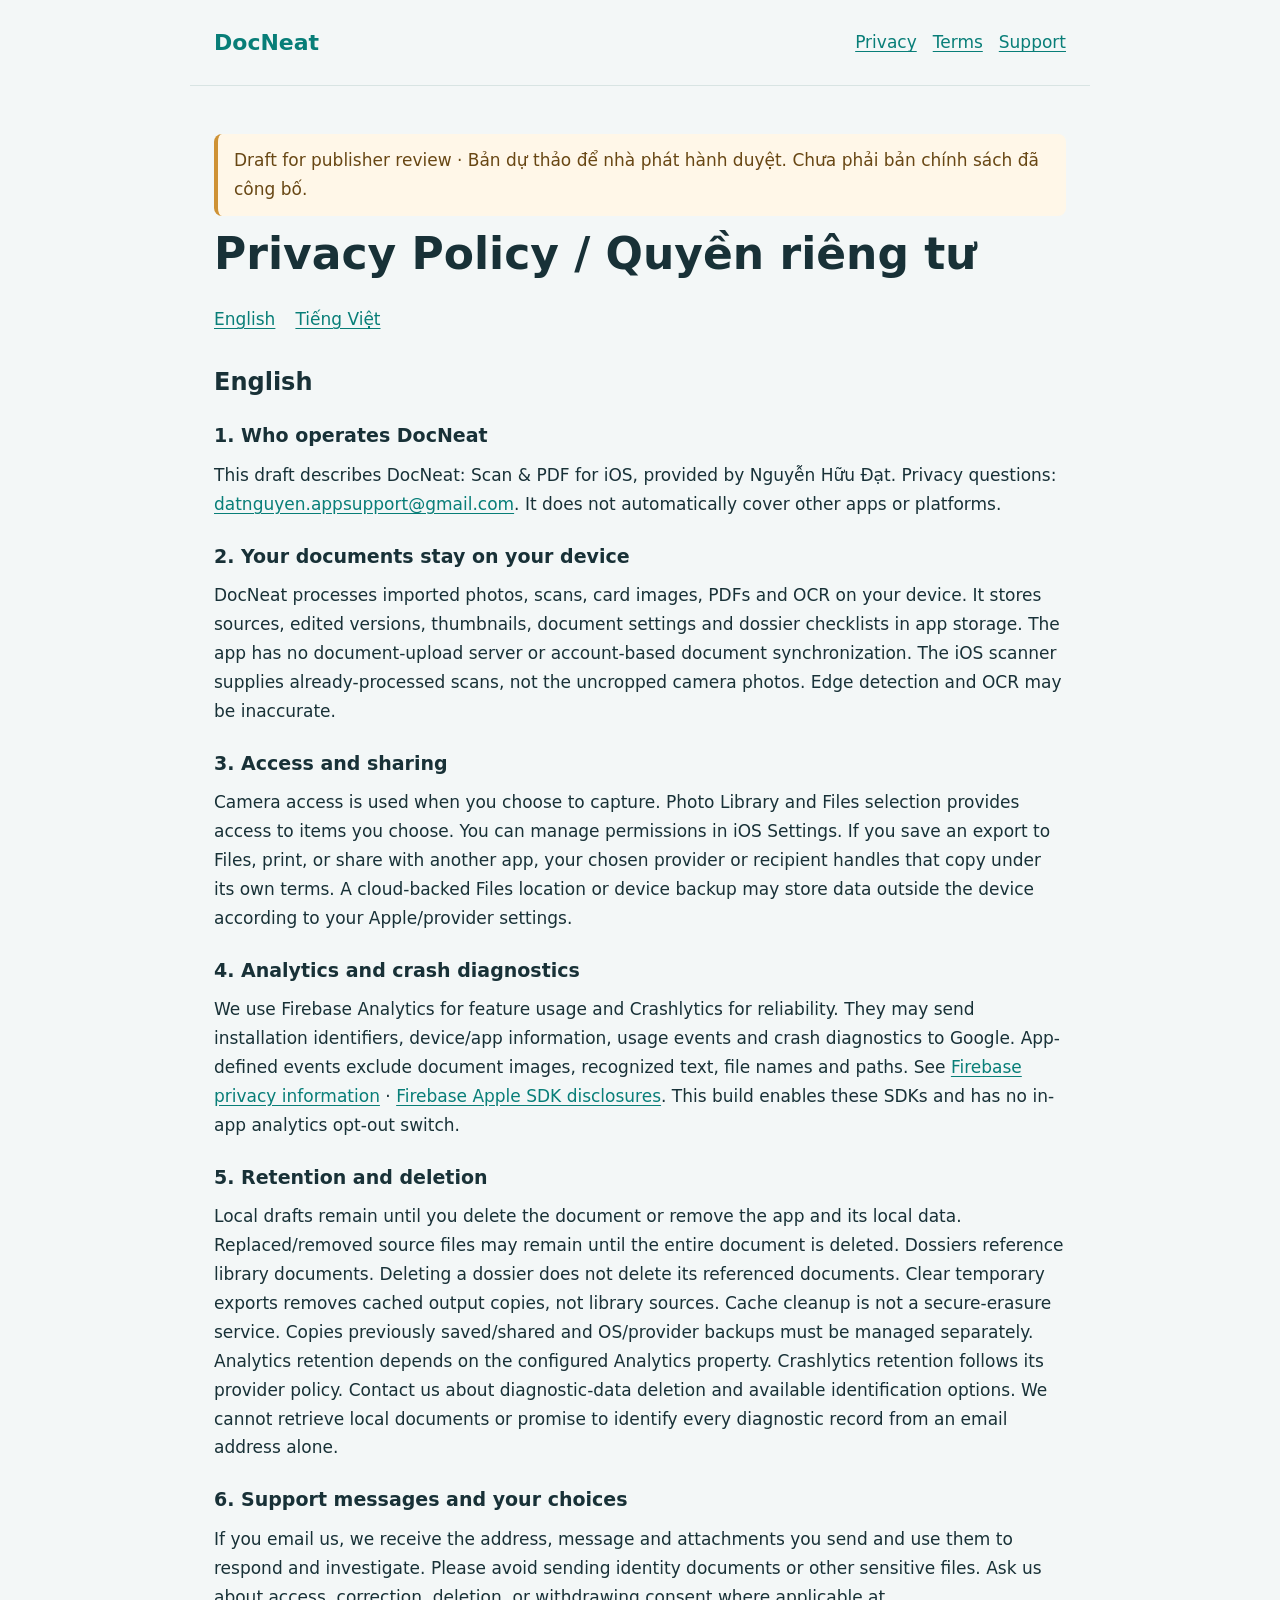
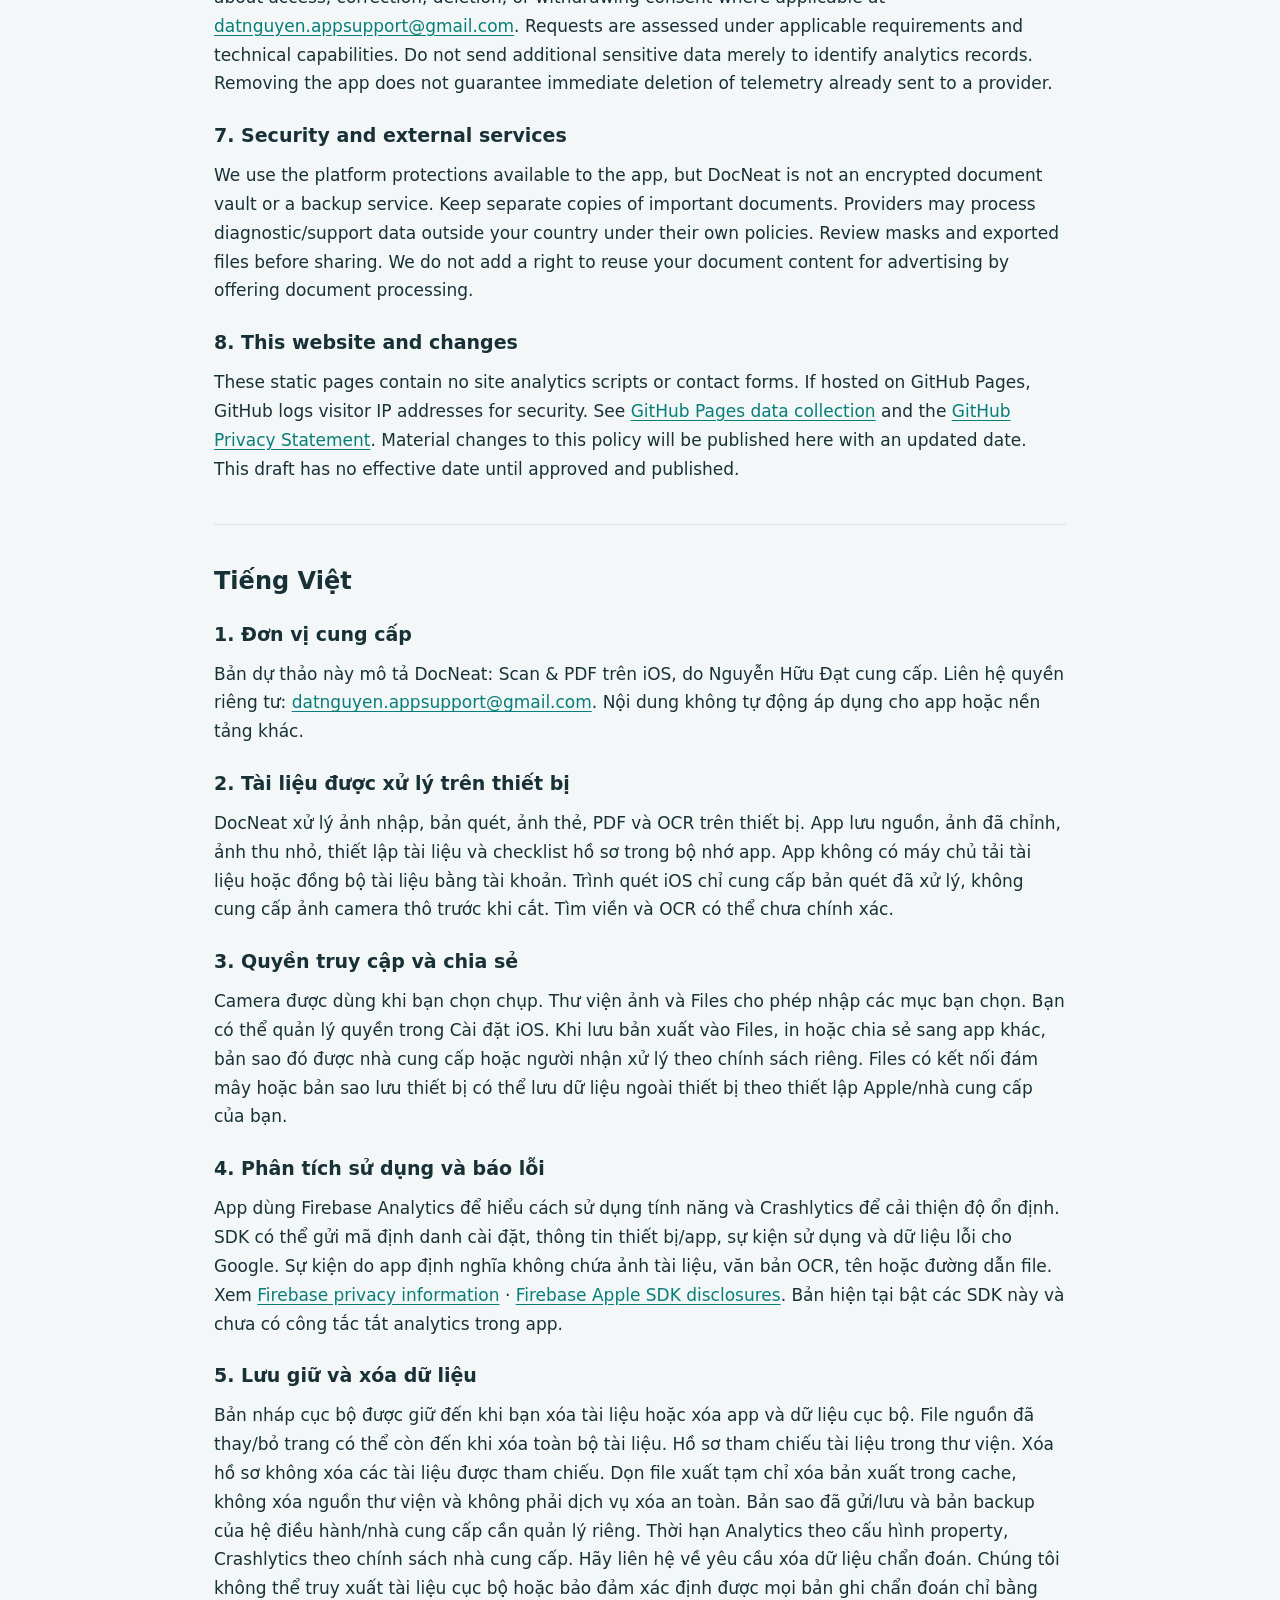
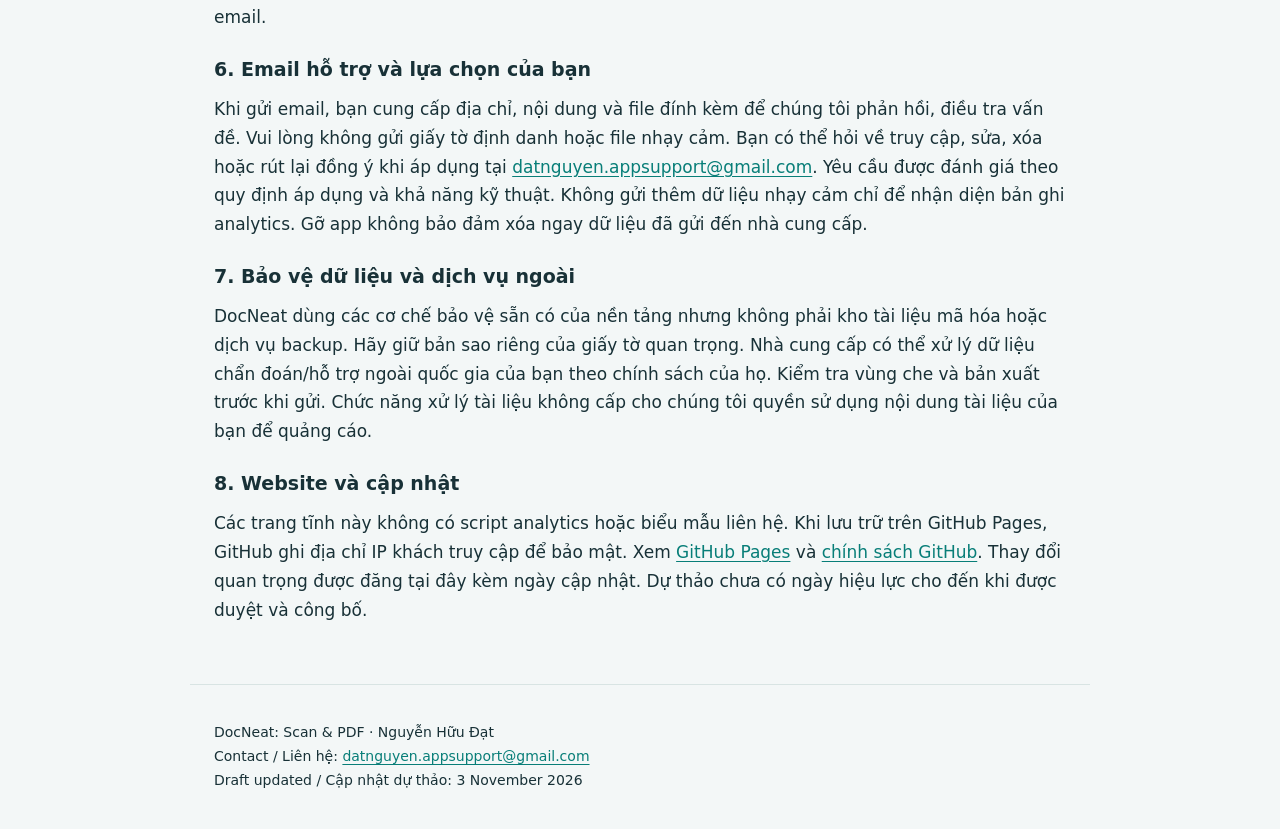
==== privacy.html @ e888bd0f "Add DocNeat legal pages" ====
<!doctype html>
<html lang="en"><head><meta charset="utf-8"><meta name="viewport" content="width=device-width, initial-scale=1"><meta name="description" content="DocNeat privacy policy draft: local document processing, diagnostics, permissions and deletion."><title>Privacy Policy · DocNeat</title><link rel="stylesheet" href="styles.css"></head><body>
<header><a class="brand" href="index.html">DocNeat</a><nav aria-label="Main navigation"><a href="privacy.html">Privacy</a><a href="terms.html">Terms</a><a href="support.html">Support</a></nav></header>
<main><p class="notice">Draft for publisher review · Bản dự thảo để nhà phát hành duyệt. Chưa phải bản chính sách đã công bố.</p><h1>Privacy Policy / Quyền riêng tư</h1><nav class="language-nav" aria-label="Language sections"><a href="#en" lang="en">English</a><a href="#vi" lang="vi">Tiếng Việt</a></nav><section id="en" lang="en"><h2>English</h2><h3>1. Who operates DocNeat</h3><p>This draft describes DocNeat: Scan &amp; PDF for iOS, provided by Nguyễn Hữu Đạt. Privacy questions: <a href="mailto:datnguyen.appsupport@gmail.com">datnguyen.appsupport@gmail.com</a>. It does not automatically cover other apps or platforms.</p><h3>2. Your documents stay on your device</h3><p>DocNeat processes imported photos, scans, card images, PDFs and OCR on your device. It stores sources, edited versions, thumbnails, document settings and dossier checklists in app storage. The app has no document-upload server or account-based document synchronization. The iOS scanner supplies already-processed scans, not the uncropped camera photos. Edge detection and OCR may be inaccurate.</p><h3>3. Access and sharing</h3><p>Camera access is used when you choose to capture. Photo Library and Files selection provides access to items you choose. You can manage permissions in iOS Settings. If you save an export to Files, print, or share with another app, your chosen provider or recipient handles that copy under its own terms. A cloud-backed Files location or device backup may store data outside the device according to your Apple/provider settings.</p><h3>4. Analytics and crash diagnostics</h3><p>We use Firebase Analytics for feature usage and Crashlytics for reliability. They may send installation identifiers, device/app information, usage events and crash diagnostics to Google. App-defined events exclude document images, recognized text, file names and paths. See <a href="https://firebase.google.com/support/privacy">Firebase privacy information</a> · <a href="https://firebase.google.com/docs/ios/app-store-data-collection">Firebase Apple SDK disclosures</a>. This build enables these SDKs and has no in-app analytics opt-out switch.</p><h3>5. Retention and deletion</h3><p>Local drafts remain until you delete the document or remove the app and its local data. Replaced/removed source files may remain until the entire document is deleted. Dossiers reference library documents. Deleting a dossier does not delete its referenced documents. Clear temporary exports removes cached output copies, not library sources. Cache cleanup is not a secure-erasure service. Copies previously saved/shared and OS/provider backups must be managed separately. Analytics retention depends on the configured Analytics property. Crashlytics retention follows its provider policy. Contact us about diagnostic-data deletion and available identification options. We cannot retrieve local documents or promise to identify every diagnostic record from an email address alone.</p><h3>6. Support messages and your choices</h3><p>If you email us, we receive the address, message and attachments you send and use them to respond and investigate. Please avoid sending identity documents or other sensitive files. Ask us about access, correction, deletion, or withdrawing consent where applicable at <a href="mailto:datnguyen.appsupport@gmail.com">datnguyen.appsupport@gmail.com</a>. Requests are assessed under applicable requirements and technical capabilities. Do not send additional sensitive data merely to identify analytics records. Removing the app does not guarantee immediate deletion of telemetry already sent to a provider.</p><h3>7. Security and external services</h3><p>We use the platform protections available to the app, but DocNeat is not an encrypted document vault or a backup service. Keep separate copies of important documents. Providers may process diagnostic/support data outside your country under their own policies. Review masks and exported files before sharing. We do not add a right to reuse your document content for advertising by offering document processing.</p><h3>8. This website and changes</h3><p>These static pages contain no site analytics scripts or contact forms. If hosted on GitHub Pages, GitHub logs visitor IP addresses for security. See <a href="https://docs.github.com/en/pages/getting-started-with-github-pages/what-is-github-pages#data-collection">GitHub Pages data collection</a> and the <a href="https://docs.github.com/en/site-policy/privacy-policies/github-general-privacy-statement">GitHub Privacy Statement</a>. Material changes to this policy will be published here with an updated date. This draft has no effective date until approved and published.</p></section><hr><section id="vi" lang="vi"><h2>Tiếng Việt</h2><h3>1. Đơn vị cung cấp</h3><p>Bản dự thảo này mô tả DocNeat: Scan &amp; PDF trên iOS, do Nguyễn Hữu Đạt cung cấp. Liên hệ quyền riêng tư: <a href="mailto:datnguyen.appsupport@gmail.com">datnguyen.appsupport@gmail.com</a>. Nội dung không tự động áp dụng cho app hoặc nền tảng khác.</p><h3>2. Tài liệu được xử lý trên thiết bị</h3><p>DocNeat xử lý ảnh nhập, bản quét, ảnh thẻ, PDF và OCR trên thiết bị. App lưu nguồn, ảnh đã chỉnh, ảnh thu nhỏ, thiết lập tài liệu và checklist hồ sơ trong bộ nhớ app. App không có máy chủ tải tài liệu hoặc đồng bộ tài liệu bằng tài khoản. Trình quét iOS chỉ cung cấp bản quét đã xử lý, không cung cấp ảnh camera thô trước khi cắt. Tìm viền và OCR có thể chưa chính xác.</p><h3>3. Quyền truy cập và chia sẻ</h3><p>Camera được dùng khi bạn chọn chụp. Thư viện ảnh và Files cho phép nhập các mục bạn chọn. Bạn có thể quản lý quyền trong Cài đặt iOS. Khi lưu bản xuất vào Files, in hoặc chia sẻ sang app khác, bản sao đó được nhà cung cấp hoặc người nhận xử lý theo chính sách riêng. Files có kết nối đám mây hoặc bản sao lưu thiết bị có thể lưu dữ liệu ngoài thiết bị theo thiết lập Apple/nhà cung cấp của bạn.</p><h3>4. Phân tích sử dụng và báo lỗi</h3><p>App dùng Firebase Analytics để hiểu cách sử dụng tính năng và Crashlytics để cải thiện độ ổn định. SDK có thể gửi mã định danh cài đặt, thông tin thiết bị/app, sự kiện sử dụng và dữ liệu lỗi cho Google. Sự kiện do app định nghĩa không chứa ảnh tài liệu, văn bản OCR, tên hoặc đường dẫn file. Xem <a href="https://firebase.google.com/support/privacy">Firebase privacy information</a> · <a href="https://firebase.google.com/docs/ios/app-store-data-collection">Firebase Apple SDK disclosures</a>. Bản hiện tại bật các SDK này và chưa có công tắc tắt analytics trong app.</p><h3>5. Lưu giữ và xóa dữ liệu</h3><p>Bản nháp cục bộ được giữ đến khi bạn xóa tài liệu hoặc xóa app và dữ liệu cục bộ. File nguồn đã thay/bỏ trang có thể còn đến khi xóa toàn bộ tài liệu. Hồ sơ tham chiếu tài liệu trong thư viện. Xóa hồ sơ không xóa các tài liệu được tham chiếu. Dọn file xuất tạm chỉ xóa bản xuất trong cache, không xóa nguồn thư viện và không phải dịch vụ xóa an toàn. Bản sao đã gửi/lưu và bản backup của hệ điều hành/nhà cung cấp cần quản lý riêng. Thời hạn Analytics theo cấu hình property, Crashlytics theo chính sách nhà cung cấp. Hãy liên hệ về yêu cầu xóa dữ liệu chẩn đoán. Chúng tôi không thể truy xuất tài liệu cục bộ hoặc bảo đảm xác định được mọi bản ghi chẩn đoán chỉ bằng email.</p><h3>6. Email hỗ trợ và lựa chọn của bạn</h3><p>Khi gửi email, bạn cung cấp địa chỉ, nội dung và file đính kèm để chúng tôi phản hồi, điều tra vấn đề. Vui lòng không gửi giấy tờ định danh hoặc file nhạy cảm. Bạn có thể hỏi về truy cập, sửa, xóa hoặc rút lại đồng ý khi áp dụng tại <a href="mailto:datnguyen.appsupport@gmail.com">datnguyen.appsupport@gmail.com</a>. Yêu cầu được đánh giá theo quy định áp dụng và khả năng kỹ thuật. Không gửi thêm dữ liệu nhạy cảm chỉ để nhận diện bản ghi analytics. Gỡ app không bảo đảm xóa ngay dữ liệu đã gửi đến nhà cung cấp.</p><h3>7. Bảo vệ dữ liệu và dịch vụ ngoài</h3><p>DocNeat dùng các cơ chế bảo vệ sẵn có của nền tảng nhưng không phải kho tài liệu mã hóa hoặc dịch vụ backup. Hãy giữ bản sao riêng của giấy tờ quan trọng. Nhà cung cấp có thể xử lý dữ liệu chẩn đoán/hỗ trợ ngoài quốc gia của bạn theo chính sách của họ. Kiểm tra vùng che và bản xuất trước khi gửi. Chức năng xử lý tài liệu không cấp cho chúng tôi quyền sử dụng nội dung tài liệu của bạn để quảng cáo.</p><h3>8. Website và cập nhật</h3><p>Các trang tĩnh này không có script analytics hoặc biểu mẫu liên hệ. Khi lưu trữ trên GitHub Pages, GitHub ghi địa chỉ IP khách truy cập để bảo mật. Xem <a href="https://docs.github.com/en/pages/getting-started-with-github-pages/what-is-github-pages#data-collection">GitHub Pages</a> và <a href="https://docs.github.com/en/site-policy/privacy-policies/github-general-privacy-statement">chính sách GitHub</a>. Thay đổi quan trọng được đăng tại đây kèm ngày cập nhật. Dự thảo chưa có ngày hiệu lực cho đến khi được duyệt và công bố.</p></section></main>
<footer><p>DocNeat: Scan &amp; PDF · Nguyễn Hữu Đạt<br>Contact / Liên hệ: <a href="mailto:datnguyen.appsupport@gmail.com">datnguyen.appsupport@gmail.com</a><br>Draft updated / Cập nhật dự thảo: 3 November 2026</p></footer></body></html>
---- styles.css ----
*{box-sizing:border-box}html{scroll-behavior:smooth}body{margin:0;background:#f3f7f7;color:#183137;font:17px/1.7 system-ui,-apple-system,sans-serif}a{color:#087e78;text-underline-offset:3px}a:hover{text-decoration-thickness:2px}a:focus-visible{outline:3px solid #d38c24;outline-offset:4px}header,main,footer{max-width:900px;margin:auto;padding:24px}header{display:flex;gap:16px;justify-content:space-between;align-items:center;flex-wrap:wrap;border-bottom:1px solid #d8e4e3}.brand{font-size:22px;font-weight:750;text-decoration:none}nav{display:flex;flex-wrap:wrap;gap:16px}main{padding-top:36px;padding-bottom:48px}h1{font-size:clamp(30px,6vw,44px);line-height:1.2;margin:12px 0}h2{font-size:24px;line-height:1.35;margin:32px 0 12px}h3{font-size:19px;line-height:1.4;margin:24px 0 8px}p{margin:12px 0}.muted{color:#526b70}.notice{border-left:4px solid #ce9235;background:#fff7e8;padding:12px 16px;border-radius:8px;color:#684714}.language-nav{margin:24px 0;display:flex;gap:20px}.card{padding:22px;background:#fff;border:1px solid #d8e4e3;border-radius:16px;margin:18px 0}.cards{display:grid;grid-template-columns:repeat(auto-fit,minmax(220px,1fr));gap:16px}.cards .card{margin:0}.cards h2{margin:0 0 10px}li{margin:8px 0}section[id]{scroll-margin-top:20px}footer{border-top:1px solid #d8e4e3;font-size:14px;overflow-wrap:anywhere}code{font-size:14px}hr{border:0;border-top:1px solid #d8e4e3;margin:40px 0}@media(prefers-color-scheme:dark){body{background:#101e22;color:#e2efef}a{color:#72d8cf}.muted{color:#adc2c5}header,footer,hr{border-color:#35494e}.card{background:#182b30;border-color:#35494e}.notice{background:#342b1a;color:#f2d398}}
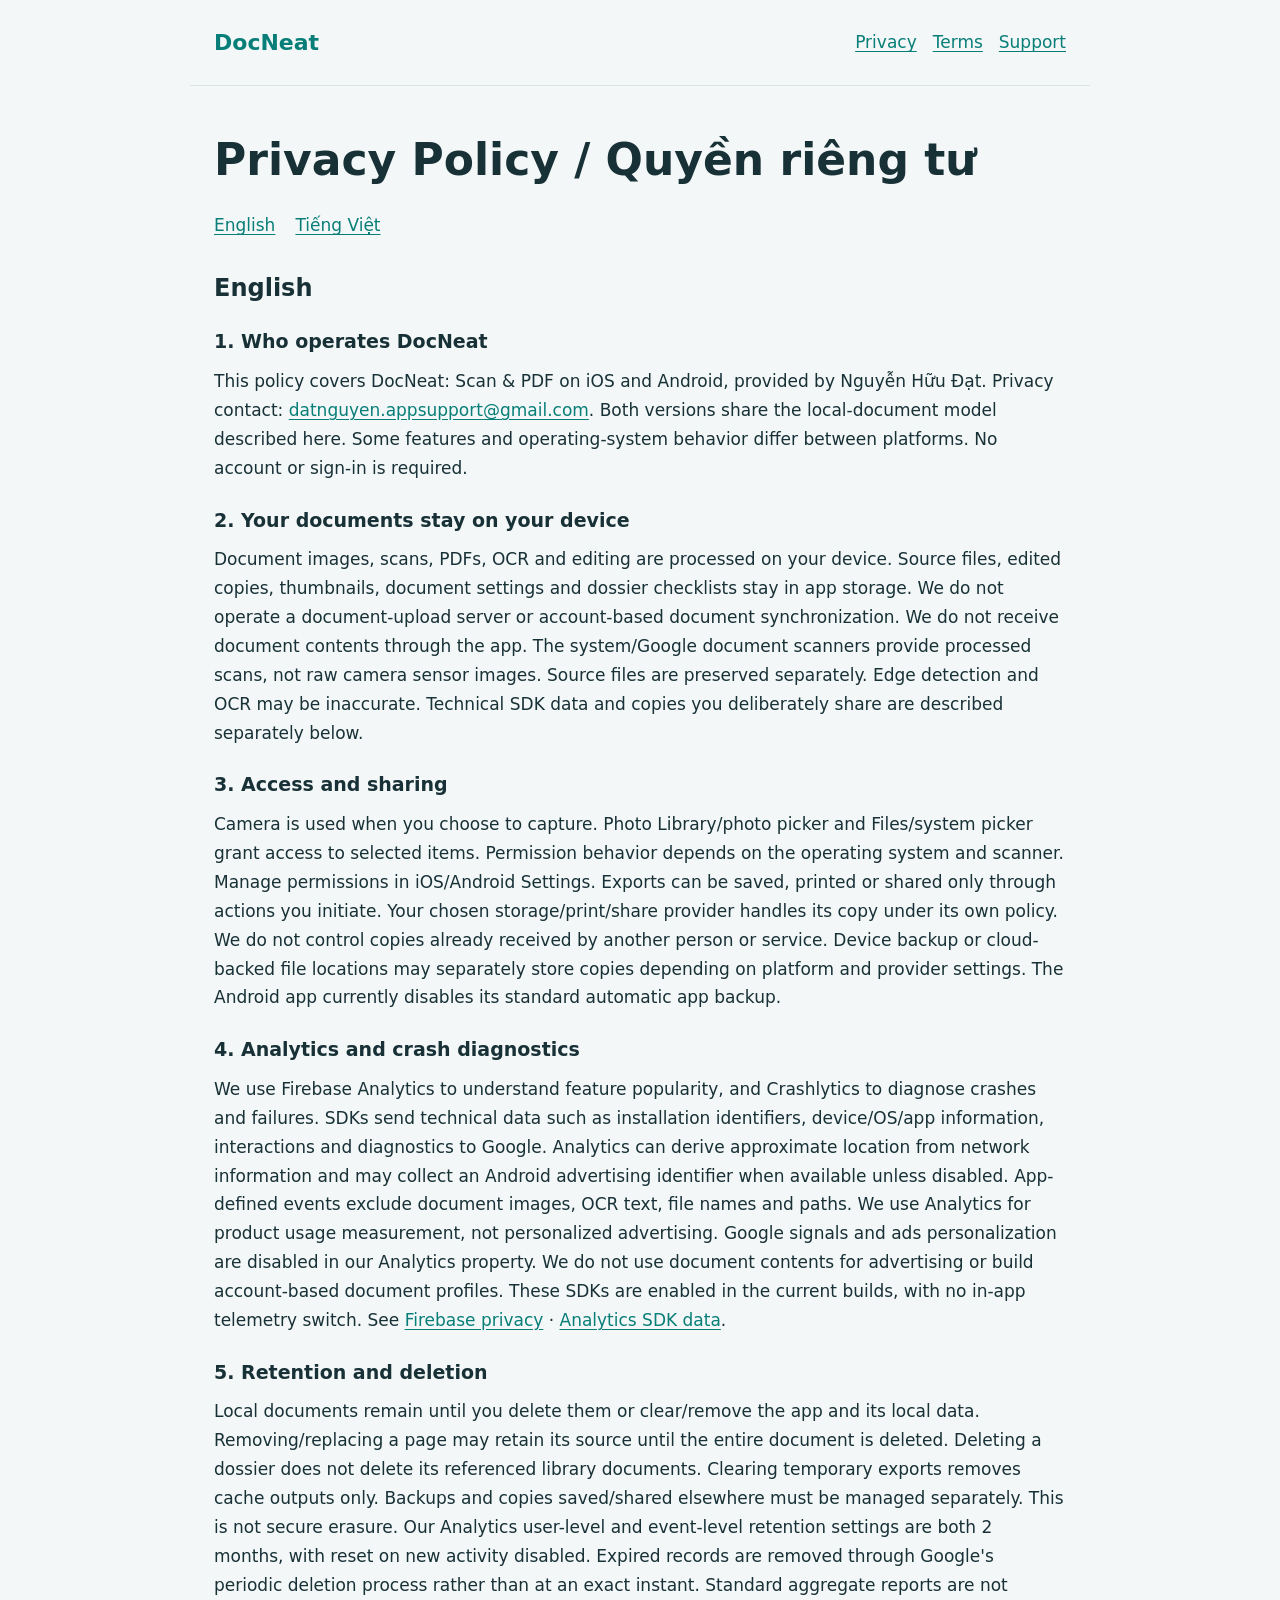
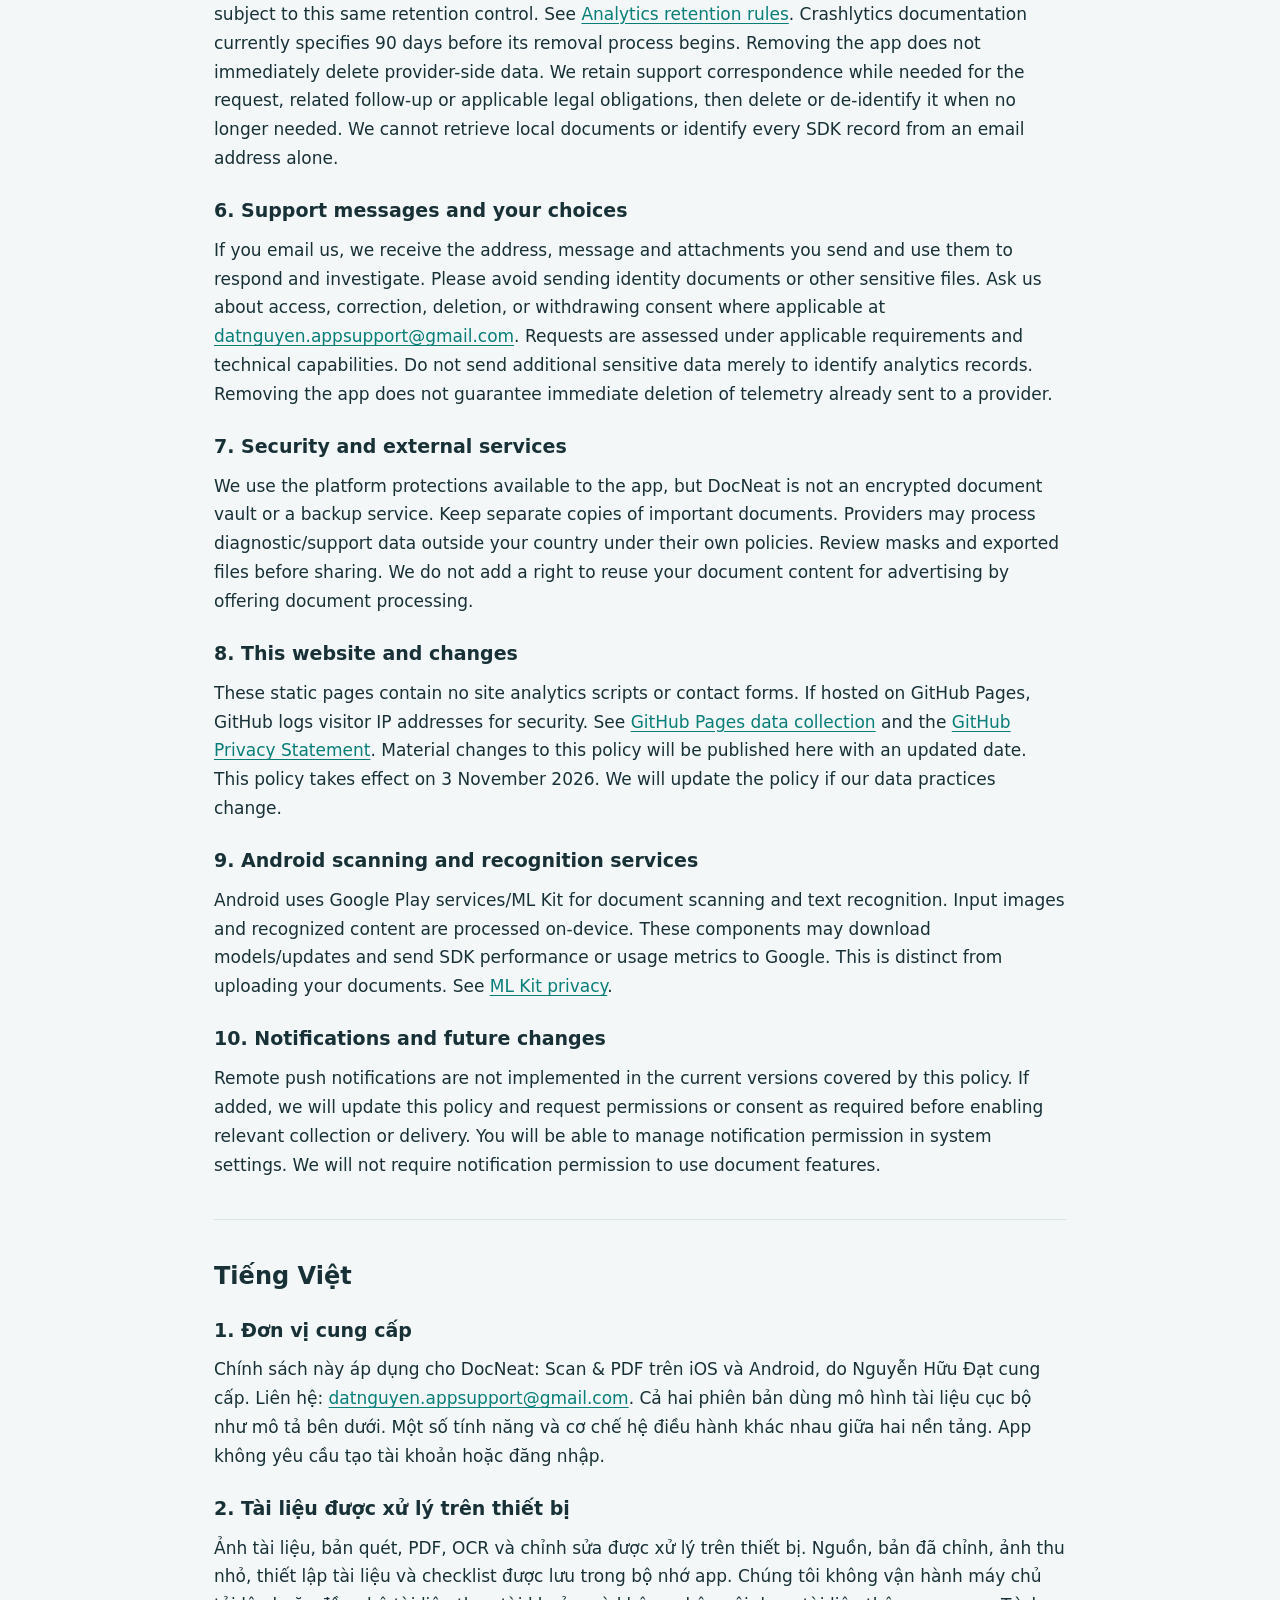
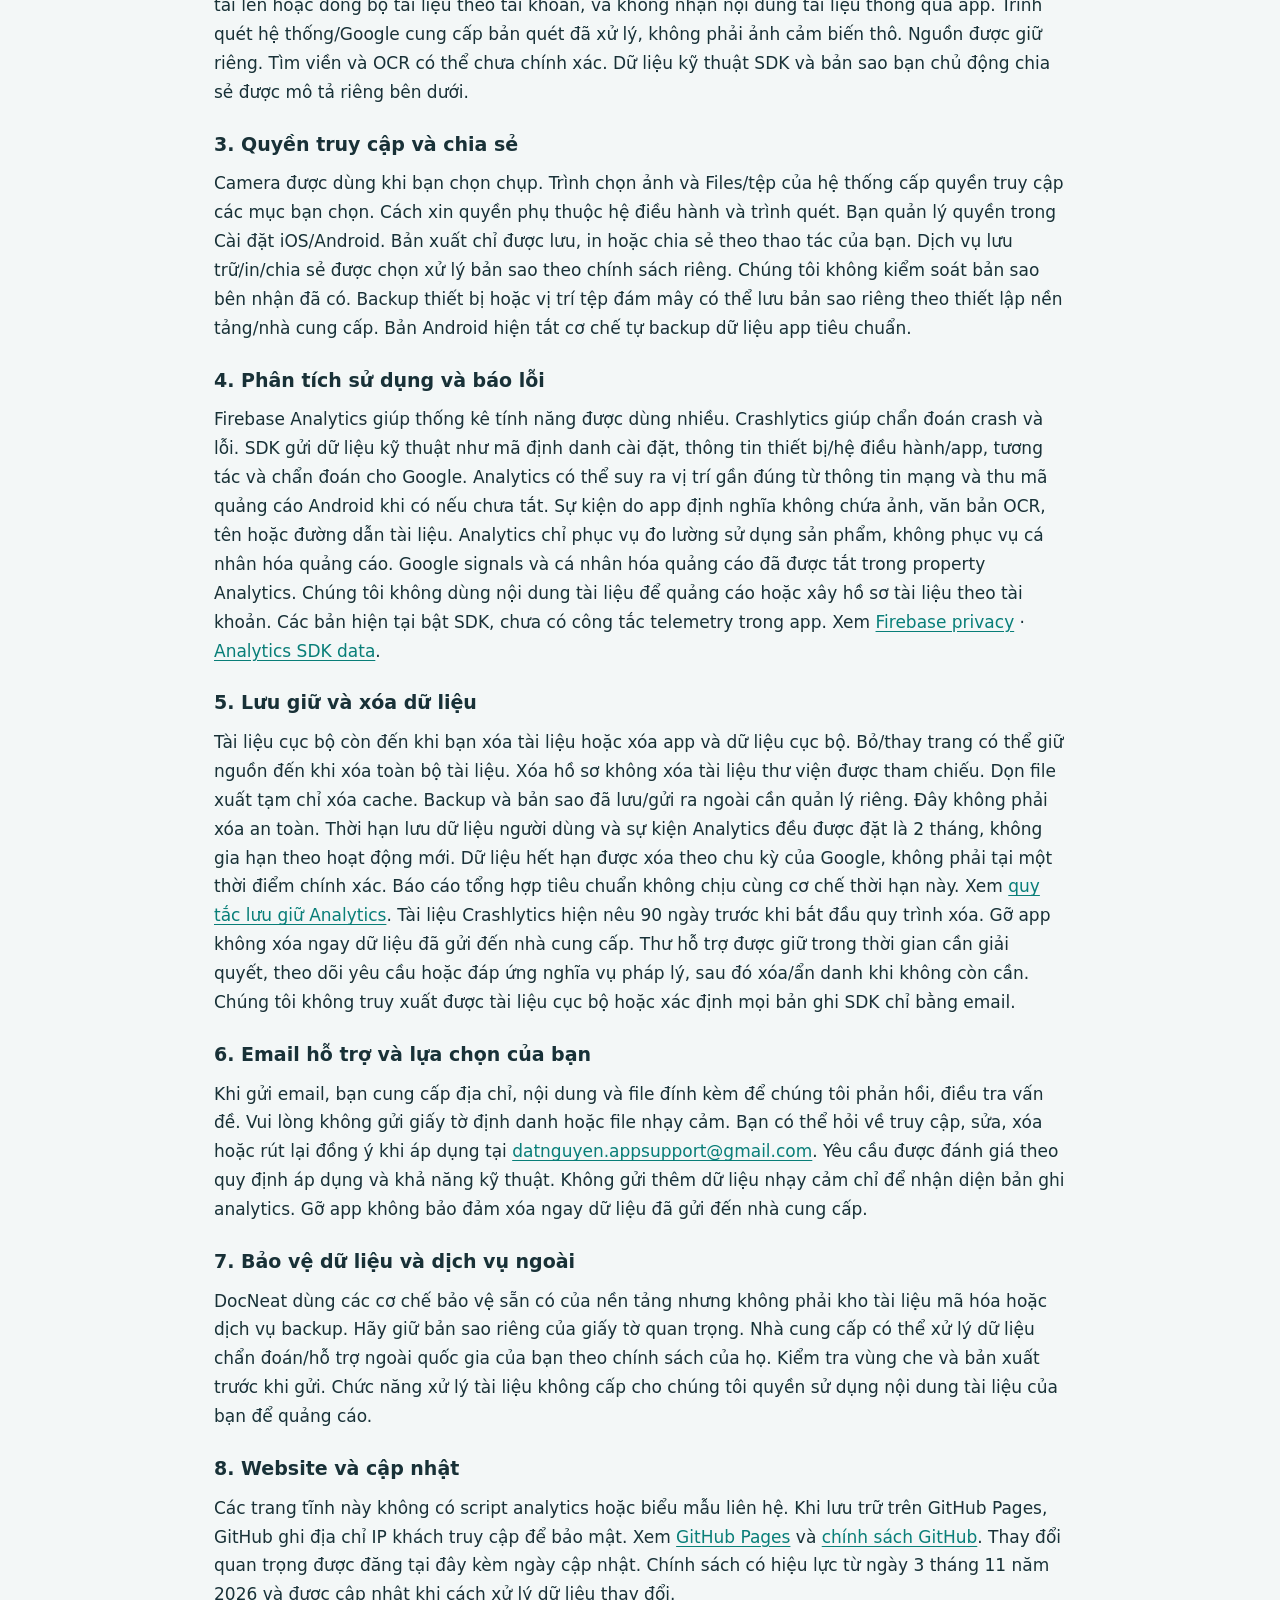
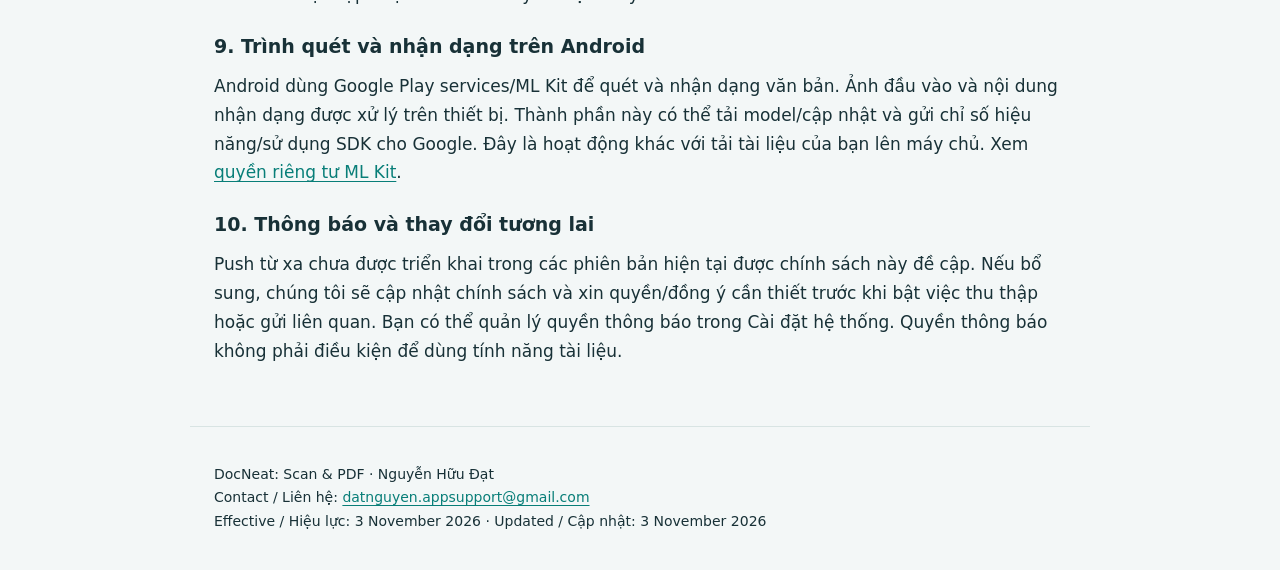
==== commit 9db6f27e: "Update Privacy and Terms for iOS and Android" ====
--- a/privacy.html
+++ b/privacy.html
@@ -1,5 +1,5 @@
 <!doctype html>
-<html lang="en"><head><meta charset="utf-8"><meta name="viewport" content="width=device-width, initial-scale=1"><meta name="description" content="DocNeat privacy policy draft: local document processing, diagnostics, permissions and deletion."><title>Privacy Policy · DocNeat</title><link rel="stylesheet" href="styles.css"></head><body>
+<html lang="en"><head><meta charset="utf-8"><meta name="viewport" content="width=device-width, initial-scale=1"><meta name="description" content="DocNeat privacy policy: local document processing, diagnostics, permissions and deletion."><title>Privacy Policy · DocNeat</title><link rel="stylesheet" href="styles.css"></head><body>
 <header><a class="brand" href="index.html">DocNeat</a><nav aria-label="Main navigation"><a href="privacy.html">Privacy</a><a href="terms.html">Terms</a><a href="support.html">Support</a></nav></header>
-<main><p class="notice">Draft for publisher review · Bản dự thảo để nhà phát hành duyệt. Chưa phải bản chính sách đã công bố.</p><h1>Privacy Policy / Quyền riêng tư</h1><nav class="language-nav" aria-label="Language sections"><a href="#en" lang="en">English</a><a href="#vi" lang="vi">Tiếng Việt</a></nav><section id="en" lang="en"><h2>English</h2><h3>1. Who operates DocNeat</h3><p>This draft describes DocNeat: Scan &amp; PDF for iOS, provided by Nguyễn Hữu Đạt. Privacy questions: <a href="mailto:datnguyen.appsupport@gmail.com">datnguyen.appsupport@gmail.com</a>. It does not automatically cover other apps or platforms.</p><h3>2. Your documents stay on your device</h3><p>DocNeat processes imported photos, scans, card images, PDFs and OCR on your device. It stores sources, edited versions, thumbnails, document settings and dossier checklists in app storage. The app has no document-upload server or account-based document synchronization. The iOS scanner supplies already-processed scans, not the uncropped camera photos. Edge detection and OCR may be inaccurate.</p><h3>3. Access and sharing</h3><p>Camera access is used when you choose to capture. Photo Library and Files selection provides access to items you choose. You can manage permissions in iOS Settings. If you save an export to Files, print, or share with another app, your chosen provider or recipient handles that copy under its own terms. A cloud-backed Files location or device backup may store data outside the device according to your Apple/provider settings.</p><h3>4. Analytics and crash diagnostics</h3><p>We use Firebase Analytics for feature usage and Crashlytics for reliability. They may send installation identifiers, device/app information, usage events and crash diagnostics to Google. App-defined events exclude document images, recognized text, file names and paths. See <a href="https://firebase.google.com/support/privacy">Firebase privacy information</a> · <a href="https://firebase.google.com/docs/ios/app-store-data-collection">Firebase Apple SDK disclosures</a>. This build enables these SDKs and has no in-app analytics opt-out switch.</p><h3>5. Retention and deletion</h3><p>Local drafts remain until you delete the document or remove the app and its local data. Replaced/removed source files may remain until the entire document is deleted. Dossiers reference library documents. Deleting a dossier does not delete its referenced documents. Clear temporary exports removes cached output copies, not library sources. Cache cleanup is not a secure-erasure service. Copies previously saved/shared and OS/provider backups must be managed separately. Analytics retention depends on the configured Analytics property. Crashlytics retention follows its provider policy. Contact us about diagnostic-data deletion and available identification options. We cannot retrieve local documents or promise to identify every diagnostic record from an email address alone.</p><h3>6. Support messages and your choices</h3><p>If you email us, we receive the address, message and attachments you send and use them to respond and investigate. Please avoid sending identity documents or other sensitive files. Ask us about access, correction, deletion, or withdrawing consent where applicable at <a href="mailto:datnguyen.appsupport@gmail.com">datnguyen.appsupport@gmail.com</a>. Requests are assessed under applicable requirements and technical capabilities. Do not send additional sensitive data merely to identify analytics records. Removing the app does not guarantee immediate deletion of telemetry already sent to a provider.</p><h3>7. Security and external services</h3><p>We use the platform protections available to the app, but DocNeat is not an encrypted document vault or a backup service. Keep separate copies of important documents. Providers may process diagnostic/support data outside your country under their own policies. Review masks and exported files before sharing. We do not add a right to reuse your document content for advertising by offering document processing.</p><h3>8. This website and changes</h3><p>These static pages contain no site analytics scripts or contact forms. If hosted on GitHub Pages, GitHub logs visitor IP addresses for security. See <a href="https://docs.github.com/en/pages/getting-started-with-github-pages/what-is-github-pages#data-collection">GitHub Pages data collection</a> and the <a href="https://docs.github.com/en/site-policy/privacy-policies/github-general-privacy-statement">GitHub Privacy Statement</a>. Material changes to this policy will be published here with an updated date. This draft has no effective date until approved and published.</p></section><hr><section id="vi" lang="vi"><h2>Tiếng Việt</h2><h3>1. Đơn vị cung cấp</h3><p>Bản dự thảo này mô tả DocNeat: Scan &amp; PDF trên iOS, do Nguyễn Hữu Đạt cung cấp. Liên hệ quyền riêng tư: <a href="mailto:datnguyen.appsupport@gmail.com">datnguyen.appsupport@gmail.com</a>. Nội dung không tự động áp dụng cho app hoặc nền tảng khác.</p><h3>2. Tài liệu được xử lý trên thiết bị</h3><p>DocNeat xử lý ảnh nhập, bản quét, ảnh thẻ, PDF và OCR trên thiết bị. App lưu nguồn, ảnh đã chỉnh, ảnh thu nhỏ, thiết lập tài liệu và checklist hồ sơ trong bộ nhớ app. App không có máy chủ tải tài liệu hoặc đồng bộ tài liệu bằng tài khoản. Trình quét iOS chỉ cung cấp bản quét đã xử lý, không cung cấp ảnh camera thô trước khi cắt. Tìm viền và OCR có thể chưa chính xác.</p><h3>3. Quyền truy cập và chia sẻ</h3><p>Camera được dùng khi bạn chọn chụp. Thư viện ảnh và Files cho phép nhập các mục bạn chọn. Bạn có thể quản lý quyền trong Cài đặt iOS. Khi lưu bản xuất vào Files, in hoặc chia sẻ sang app khác, bản sao đó được nhà cung cấp hoặc người nhận xử lý theo chính sách riêng. Files có kết nối đám mây hoặc bản sao lưu thiết bị có thể lưu dữ liệu ngoài thiết bị theo thiết lập Apple/nhà cung cấp của bạn.</p><h3>4. Phân tích sử dụng và báo lỗi</h3><p>App dùng Firebase Analytics để hiểu cách sử dụng tính năng và Crashlytics để cải thiện độ ổn định. SDK có thể gửi mã định danh cài đặt, thông tin thiết bị/app, sự kiện sử dụng và dữ liệu lỗi cho Google. Sự kiện do app định nghĩa không chứa ảnh tài liệu, văn bản OCR, tên hoặc đường dẫn file. Xem <a href="https://firebase.google.com/support/privacy">Firebase privacy information</a> · <a href="https://firebase.google.com/docs/ios/app-store-data-collection">Firebase Apple SDK disclosures</a>. Bản hiện tại bật các SDK này và chưa có công tắc tắt analytics trong app.</p><h3>5. Lưu giữ và xóa dữ liệu</h3><p>Bản nháp cục bộ được giữ đến khi bạn xóa tài liệu hoặc xóa app và dữ liệu cục bộ. File nguồn đã thay/bỏ trang có thể còn đến khi xóa toàn bộ tài liệu. Hồ sơ tham chiếu tài liệu trong thư viện. Xóa hồ sơ không xóa các tài liệu được tham chiếu. Dọn file xuất tạm chỉ xóa bản xuất trong cache, không xóa nguồn thư viện và không phải dịch vụ xóa an toàn. Bản sao đã gửi/lưu và bản backup của hệ điều hành/nhà cung cấp cần quản lý riêng. Thời hạn Analytics theo cấu hình property, Crashlytics theo chính sách nhà cung cấp. Hãy liên hệ về yêu cầu xóa dữ liệu chẩn đoán. Chúng tôi không thể truy xuất tài liệu cục bộ hoặc bảo đảm xác định được mọi bản ghi chẩn đoán chỉ bằng email.</p><h3>6. Email hỗ trợ và lựa chọn của bạn</h3><p>Khi gửi email, bạn cung cấp địa chỉ, nội dung và file đính kèm để chúng tôi phản hồi, điều tra vấn đề. Vui lòng không gửi giấy tờ định danh hoặc file nhạy cảm. Bạn có thể hỏi về truy cập, sửa, xóa hoặc rút lại đồng ý khi áp dụng tại <a href="mailto:datnguyen.appsupport@gmail.com">datnguyen.appsupport@gmail.com</a>. Yêu cầu được đánh giá theo quy định áp dụng và khả năng kỹ thuật. Không gửi thêm dữ liệu nhạy cảm chỉ để nhận diện bản ghi analytics. Gỡ app không bảo đảm xóa ngay dữ liệu đã gửi đến nhà cung cấp.</p><h3>7. Bảo vệ dữ liệu và dịch vụ ngoài</h3><p>DocNeat dùng các cơ chế bảo vệ sẵn có của nền tảng nhưng không phải kho tài liệu mã hóa hoặc dịch vụ backup. Hãy giữ bản sao riêng của giấy tờ quan trọng. Nhà cung cấp có thể xử lý dữ liệu chẩn đoán/hỗ trợ ngoài quốc gia của bạn theo chính sách của họ. Kiểm tra vùng che và bản xuất trước khi gửi. Chức năng xử lý tài liệu không cấp cho chúng tôi quyền sử dụng nội dung tài liệu của bạn để quảng cáo.</p><h3>8. Website và cập nhật</h3><p>Các trang tĩnh này không có script analytics hoặc biểu mẫu liên hệ. Khi lưu trữ trên GitHub Pages, GitHub ghi địa chỉ IP khách truy cập để bảo mật. Xem <a href="https://docs.github.com/en/pages/getting-started-with-github-pages/what-is-github-pages#data-collection">GitHub Pages</a> và <a href="https://docs.github.com/en/site-policy/privacy-policies/github-general-privacy-statement">chính sách GitHub</a>. Thay đổi quan trọng được đăng tại đây kèm ngày cập nhật. Dự thảo chưa có ngày hiệu lực cho đến khi được duyệt và công bố.</p></section></main>
-<footer><p>DocNeat: Scan &amp; PDF · Nguyễn Hữu Đạt<br>Contact / Liên hệ: <a href="mailto:datnguyen.appsupport@gmail.com">datnguyen.appsupport@gmail.com</a><br>Draft updated / Cập nhật dự thảo: 3 November 2026</p></footer></body></html>+<main><h1>Privacy Policy / Quyền riêng tư</h1><nav class="language-nav" aria-label="Language sections"><a href="#en" lang="en">English</a><a href="#vi" lang="vi">Tiếng Việt</a></nav><section id="en" lang="en"><h2>English</h2><h3>1. Who operates DocNeat</h3><p>This policy covers DocNeat: Scan &amp; PDF on iOS and Android, provided by Nguyễn Hữu Đạt. Privacy contact: <a href="mailto:datnguyen.appsupport@gmail.com">datnguyen.appsupport@gmail.com</a>. Both versions share the local-document model described here. Some features and operating-system behavior differ between platforms. No account or sign-in is required.</p><h3>2. Your documents stay on your device</h3><p>Document images, scans, PDFs, OCR and editing are processed on your device. Source files, edited copies, thumbnails, document settings and dossier checklists stay in app storage. We do not operate a document-upload server or account-based document synchronization. We do not receive document contents through the app. The system/Google document scanners provide processed scans, not raw camera sensor images. Source files are preserved separately. Edge detection and OCR may be inaccurate. Technical SDK data and copies you deliberately share are described separately below.</p><h3>3. Access and sharing</h3><p>Camera is used when you choose to capture. Photo Library/photo picker and Files/system picker grant access to selected items. Permission behavior depends on the operating system and scanner. Manage permissions in iOS/Android Settings. Exports can be saved, printed or shared only through actions you initiate. Your chosen storage/print/share provider handles its copy under its own policy. We do not control copies already received by another person or service. Device backup or cloud-backed file locations may separately store copies depending on platform and provider settings. The Android app currently disables its standard automatic app backup.</p><h3>4. Analytics and crash diagnostics</h3><p>We use Firebase Analytics to understand feature popularity, and Crashlytics to diagnose crashes and failures. SDKs send technical data such as installation identifiers, device/OS/app information, interactions and diagnostics to Google. Analytics can derive approximate location from network information and may collect an Android advertising identifier when available unless disabled. App-defined events exclude document images, OCR text, file names and paths. We use Analytics for product usage measurement, not personalized advertising. Google signals and ads personalization are disabled in our Analytics property. We do not use document contents for advertising or build account-based document profiles. These SDKs are enabled in the current builds, with no in-app telemetry switch. See <a href="https://firebase.google.com/support/privacy">Firebase privacy</a> · <a href="https://support.google.com/analytics/answer/11582702">Analytics SDK data</a>.</p><h3>5. Retention and deletion</h3><p>Local documents remain until you delete them or clear/remove the app and its local data. Removing/replacing a page may retain its source until the entire document is deleted. Deleting a dossier does not delete its referenced library documents. Clearing temporary exports removes cache outputs only. Backups and copies saved/shared elsewhere must be managed separately. This is not secure erasure. Our Analytics user-level and event-level retention settings are both 2 months, with reset on new activity disabled. Expired records are removed through Google's periodic deletion process rather than at an exact instant. Standard aggregate reports are not subject to this same retention control. See <a href="https://support.google.com/analytics/answer/7667196">Analytics retention rules</a>. Crashlytics documentation currently specifies 90 days before its removal process begins. Removing the app does not immediately delete provider-side data. We retain support correspondence while needed for the request, related follow-up or applicable legal obligations, then delete or de-identify it when no longer needed. We cannot retrieve local documents or identify every SDK record from an email address alone.</p><h3>6. Support messages and your choices</h3><p>If you email us, we receive the address, message and attachments you send and use them to respond and investigate. Please avoid sending identity documents or other sensitive files. Ask us about access, correction, deletion, or withdrawing consent where applicable at <a href="mailto:datnguyen.appsupport@gmail.com">datnguyen.appsupport@gmail.com</a>. Requests are assessed under applicable requirements and technical capabilities. Do not send additional sensitive data merely to identify analytics records. Removing the app does not guarantee immediate deletion of telemetry already sent to a provider.</p><h3>7. Security and external services</h3><p>We use the platform protections available to the app, but DocNeat is not an encrypted document vault or a backup service. Keep separate copies of important documents. Providers may process diagnostic/support data outside your country under their own policies. Review masks and exported files before sharing. We do not add a right to reuse your document content for advertising by offering document processing.</p><h3>8. This website and changes</h3><p>These static pages contain no site analytics scripts or contact forms. If hosted on GitHub Pages, GitHub logs visitor IP addresses for security. See <a href="https://docs.github.com/en/pages/getting-started-with-github-pages/what-is-github-pages#data-collection">GitHub Pages data collection</a> and the <a href="https://docs.github.com/en/site-policy/privacy-policies/github-general-privacy-statement">GitHub Privacy Statement</a>. Material changes to this policy will be published here with an updated date. This policy takes effect on 3 November 2026. We will update the policy if our data practices change.</p><h3>9. Android scanning and recognition services</h3><p>Android uses Google Play services/ML Kit for document scanning and text recognition. Input images and recognized content are processed on-device. These components may download models/updates and send SDK performance or usage metrics to Google. This is distinct from uploading your documents. See <a href="https://developers.google.com/ml-kit/terms#privacy">ML Kit privacy</a>.</p><h3>10. Notifications and future changes</h3><p>Remote push notifications are not implemented in the current versions covered by this policy. If added, we will update this policy and request permissions or consent as required before enabling relevant collection or delivery. You will be able to manage notification permission in system settings. We will not require notification permission to use document features.</p></section><hr><section id="vi" lang="vi"><h2>Tiếng Việt</h2><h3>1. Đơn vị cung cấp</h3><p>Chính sách này áp dụng cho DocNeat: Scan &amp; PDF trên iOS và Android, do Nguyễn Hữu Đạt cung cấp. Liên hệ: <a href="mailto:datnguyen.appsupport@gmail.com">datnguyen.appsupport@gmail.com</a>. Cả hai phiên bản dùng mô hình tài liệu cục bộ như mô tả bên dưới. Một số tính năng và cơ chế hệ điều hành khác nhau giữa hai nền tảng. App không yêu cầu tạo tài khoản hoặc đăng nhập.</p><h3>2. Tài liệu được xử lý trên thiết bị</h3><p>Ảnh tài liệu, bản quét, PDF, OCR và chỉnh sửa được xử lý trên thiết bị. Nguồn, bản đã chỉnh, ảnh thu nhỏ, thiết lập tài liệu và checklist được lưu trong bộ nhớ app. Chúng tôi không vận hành máy chủ tải lên hoặc đồng bộ tài liệu theo tài khoản, và không nhận nội dung tài liệu thông qua app. Trình quét hệ thống/Google cung cấp bản quét đã xử lý, không phải ảnh cảm biến thô. Nguồn được giữ riêng. Tìm viền và OCR có thể chưa chính xác. Dữ liệu kỹ thuật SDK và bản sao bạn chủ động chia sẻ được mô tả riêng bên dưới.</p><h3>3. Quyền truy cập và chia sẻ</h3><p>Camera được dùng khi bạn chọn chụp. Trình chọn ảnh và Files/tệp của hệ thống cấp quyền truy cập các mục bạn chọn. Cách xin quyền phụ thuộc hệ điều hành và trình quét. Bạn quản lý quyền trong Cài đặt iOS/Android. Bản xuất chỉ được lưu, in hoặc chia sẻ theo thao tác của bạn. Dịch vụ lưu trữ/in/chia sẻ được chọn xử lý bản sao theo chính sách riêng. Chúng tôi không kiểm soát bản sao bên nhận đã có. Backup thiết bị hoặc vị trí tệp đám mây có thể lưu bản sao riêng theo thiết lập nền tảng/nhà cung cấp. Bản Android hiện tắt cơ chế tự backup dữ liệu app tiêu chuẩn.</p><h3>4. Phân tích sử dụng và báo lỗi</h3><p>Firebase Analytics giúp thống kê tính năng được dùng nhiều. Crashlytics giúp chẩn đoán crash và lỗi. SDK gửi dữ liệu kỹ thuật như mã định danh cài đặt, thông tin thiết bị/hệ điều hành/app, tương tác và chẩn đoán cho Google. Analytics có thể suy ra vị trí gần đúng từ thông tin mạng và thu mã quảng cáo Android khi có nếu chưa tắt. Sự kiện do app định nghĩa không chứa ảnh, văn bản OCR, tên hoặc đường dẫn tài liệu. Analytics chỉ phục vụ đo lường sử dụng sản phẩm, không phục vụ cá nhân hóa quảng cáo. Google signals và cá nhân hóa quảng cáo đã được tắt trong property Analytics. Chúng tôi không dùng nội dung tài liệu để quảng cáo hoặc xây hồ sơ tài liệu theo tài khoản. Các bản hiện tại bật SDK, chưa có công tắc telemetry trong app. Xem <a href="https://firebase.google.com/support/privacy">Firebase privacy</a> · <a href="https://support.google.com/analytics/answer/11582702">Analytics SDK data</a>.</p><h3>5. Lưu giữ và xóa dữ liệu</h3><p>Tài liệu cục bộ còn đến khi bạn xóa tài liệu hoặc xóa app và dữ liệu cục bộ. Bỏ/thay trang có thể giữ nguồn đến khi xóa toàn bộ tài liệu. Xóa hồ sơ không xóa tài liệu thư viện được tham chiếu. Dọn file xuất tạm chỉ xóa cache. Backup và bản sao đã lưu/gửi ra ngoài cần quản lý riêng. Đây không phải xóa an toàn. Thời hạn lưu dữ liệu người dùng và sự kiện Analytics đều được đặt là 2 tháng, không gia hạn theo hoạt động mới. Dữ liệu hết hạn được xóa theo chu kỳ của Google, không phải tại một thời điểm chính xác. Báo cáo tổng hợp tiêu chuẩn không chịu cùng cơ chế thời hạn này. Xem <a href="https://support.google.com/analytics/answer/7667196">quy tắc lưu giữ Analytics</a>. Tài liệu Crashlytics hiện nêu 90 ngày trước khi bắt đầu quy trình xóa. Gỡ app không xóa ngay dữ liệu đã gửi đến nhà cung cấp. Thư hỗ trợ được giữ trong thời gian cần giải quyết, theo dõi yêu cầu hoặc đáp ứng nghĩa vụ pháp lý, sau đó xóa/ẩn danh khi không còn cần. Chúng tôi không truy xuất được tài liệu cục bộ hoặc xác định mọi bản ghi SDK chỉ bằng email.</p><h3>6. Email hỗ trợ và lựa chọn của bạn</h3><p>Khi gửi email, bạn cung cấp địa chỉ, nội dung và file đính kèm để chúng tôi phản hồi, điều tra vấn đề. Vui lòng không gửi giấy tờ định danh hoặc file nhạy cảm. Bạn có thể hỏi về truy cập, sửa, xóa hoặc rút lại đồng ý khi áp dụng tại <a href="mailto:datnguyen.appsupport@gmail.com">datnguyen.appsupport@gmail.com</a>. Yêu cầu được đánh giá theo quy định áp dụng và khả năng kỹ thuật. Không gửi thêm dữ liệu nhạy cảm chỉ để nhận diện bản ghi analytics. Gỡ app không bảo đảm xóa ngay dữ liệu đã gửi đến nhà cung cấp.</p><h3>7. Bảo vệ dữ liệu và dịch vụ ngoài</h3><p>DocNeat dùng các cơ chế bảo vệ sẵn có của nền tảng nhưng không phải kho tài liệu mã hóa hoặc dịch vụ backup. Hãy giữ bản sao riêng của giấy tờ quan trọng. Nhà cung cấp có thể xử lý dữ liệu chẩn đoán/hỗ trợ ngoài quốc gia của bạn theo chính sách của họ. Kiểm tra vùng che và bản xuất trước khi gửi. Chức năng xử lý tài liệu không cấp cho chúng tôi quyền sử dụng nội dung tài liệu của bạn để quảng cáo.</p><h3>8. Website và cập nhật</h3><p>Các trang tĩnh này không có script analytics hoặc biểu mẫu liên hệ. Khi lưu trữ trên GitHub Pages, GitHub ghi địa chỉ IP khách truy cập để bảo mật. Xem <a href="https://docs.github.com/en/pages/getting-started-with-github-pages/what-is-github-pages#data-collection">GitHub Pages</a> và <a href="https://docs.github.com/en/site-policy/privacy-policies/github-general-privacy-statement">chính sách GitHub</a>. Thay đổi quan trọng được đăng tại đây kèm ngày cập nhật. Chính sách có hiệu lực từ ngày 3 tháng 11 năm 2026 và được cập nhật khi cách xử lý dữ liệu thay đổi.</p><h3>9. Trình quét và nhận dạng trên Android</h3><p>Android dùng Google Play services/ML Kit để quét và nhận dạng văn bản. Ảnh đầu vào và nội dung nhận dạng được xử lý trên thiết bị. Thành phần này có thể tải model/cập nhật và gửi chỉ số hiệu năng/sử dụng SDK cho Google. Đây là hoạt động khác với tải tài liệu của bạn lên máy chủ. Xem <a href="https://developers.google.com/ml-kit/terms#privacy">quyền riêng tư ML Kit</a>.</p><h3>10. Thông báo và thay đổi tương lai</h3><p>Push từ xa chưa được triển khai trong các phiên bản hiện tại được chính sách này đề cập. Nếu bổ sung, chúng tôi sẽ cập nhật chính sách và xin quyền/đồng ý cần thiết trước khi bật việc thu thập hoặc gửi liên quan. Bạn có thể quản lý quyền thông báo trong Cài đặt hệ thống. Quyền thông báo không phải điều kiện để dùng tính năng tài liệu.</p></section></main>
+<footer><p>DocNeat: Scan &amp; PDF · Nguyễn Hữu Đạt<br>Contact / Liên hệ: <a href="mailto:datnguyen.appsupport@gmail.com">datnguyen.appsupport@gmail.com</a><br>Effective / Hiệu lực: 3 November 2026 · Updated / Cập nhật: 3 November 2026</p></footer></body></html>
